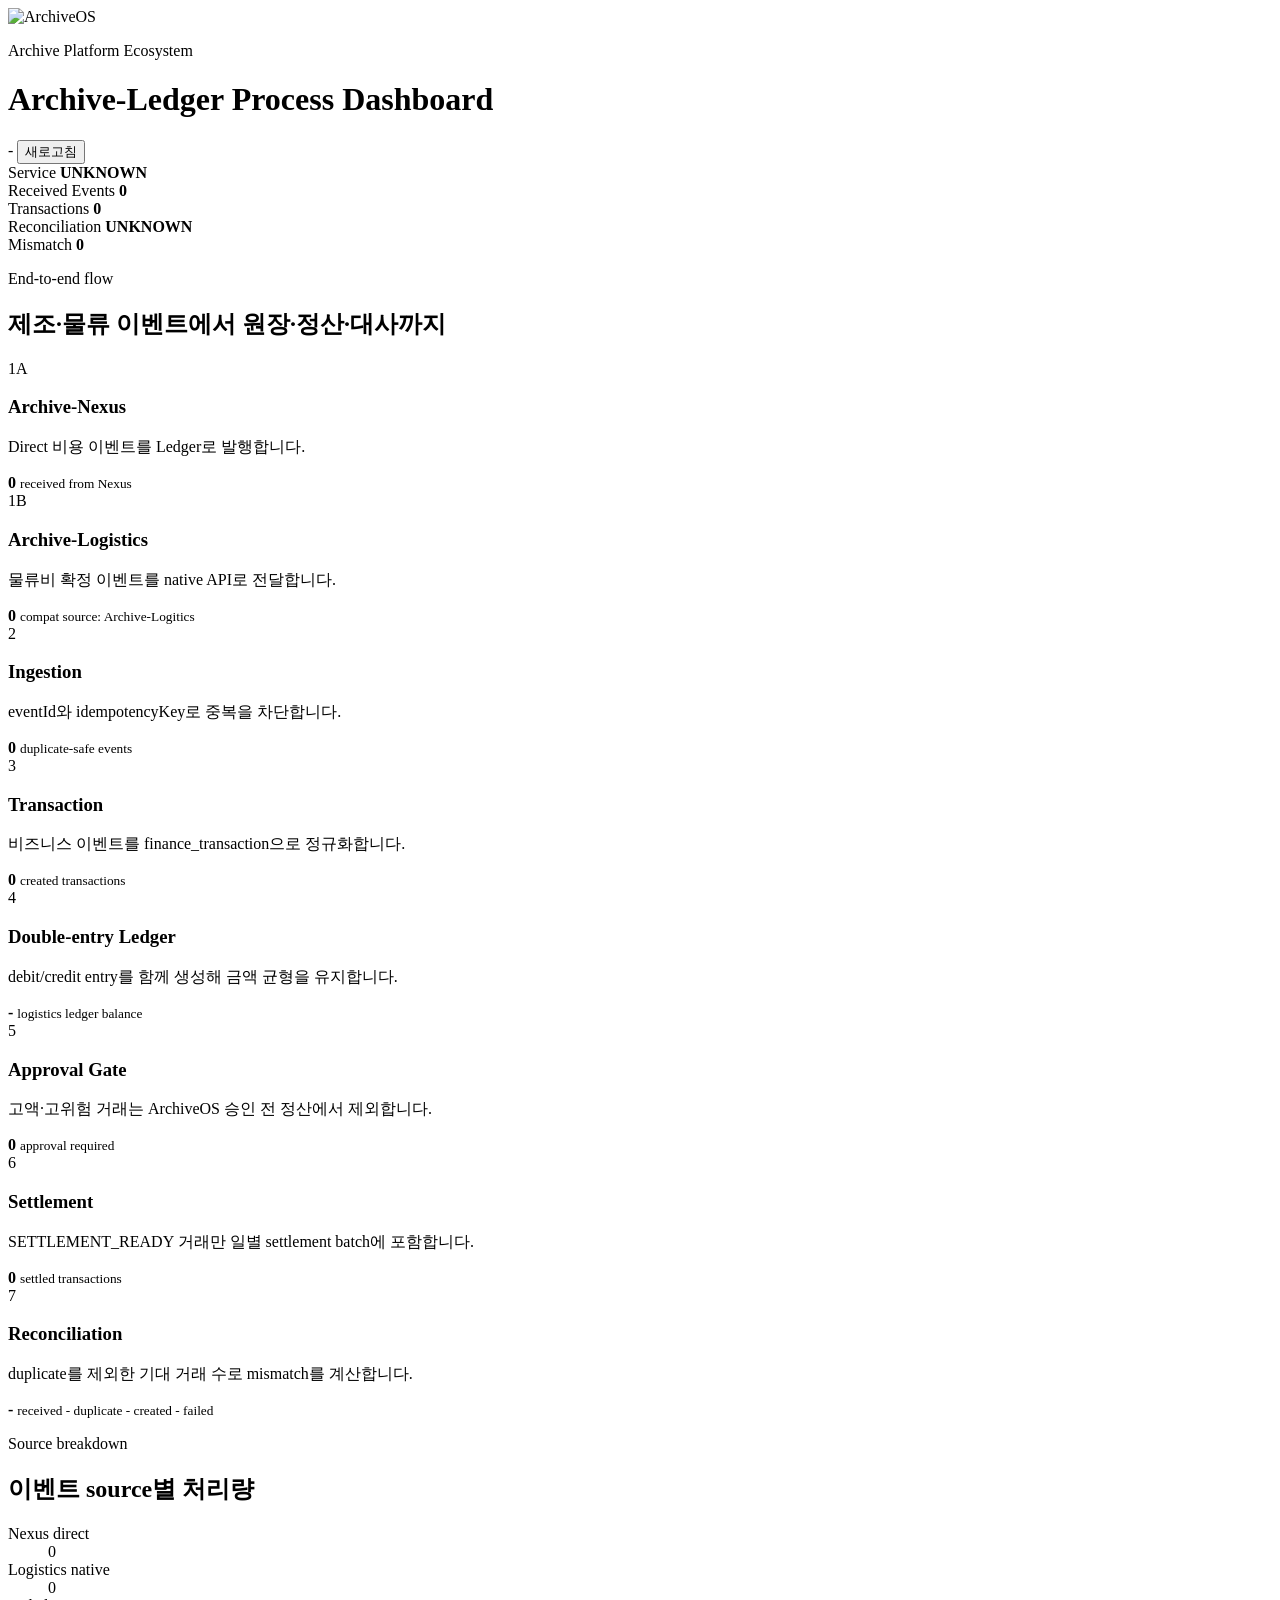
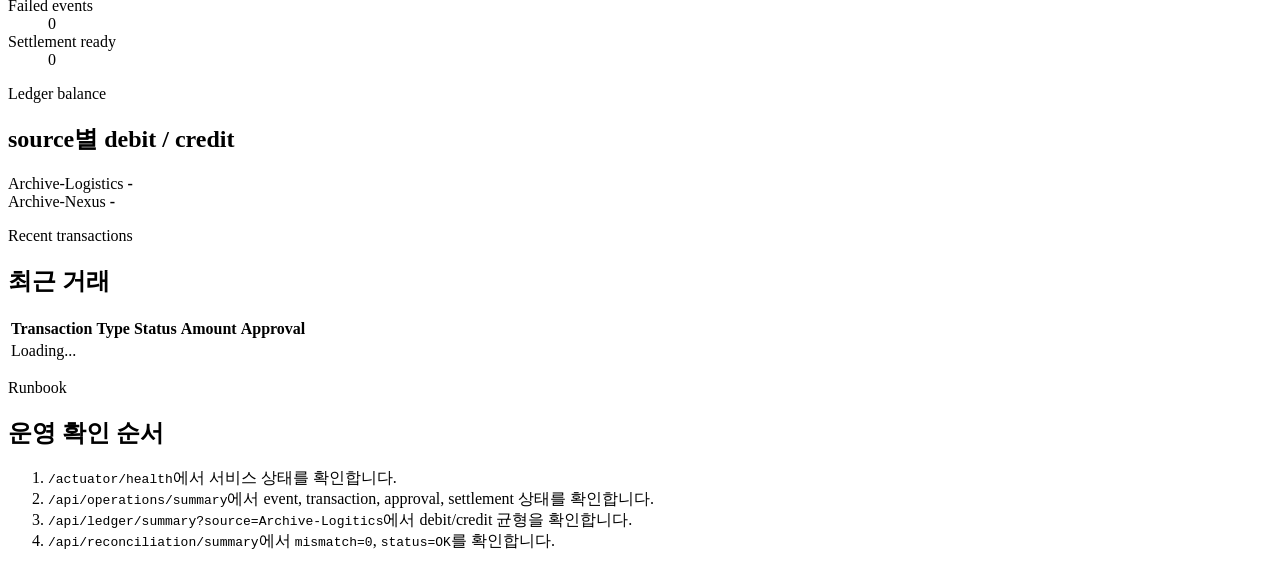
==== src/main/resources/static/process.html @ 91dd7c34 "feat: add Ledger process dashboard" ====
<!doctype html>
<html lang="ko">
<head>
  <meta charset="utf-8">
  <meta name="viewport" content="width=device-width, initial-scale=1">
  <title>Archive-Ledger Process Dashboard</title>
  <link rel="stylesheet" href="/assets/process.css">
</head>
<body>
  <header class="topbar">
    <div class="brand">
      <img src="/assets/archive-os-logo.png" alt="ArchiveOS">
      <div>
        <p class="eyebrow">Archive Platform Ecosystem</p>
        <h1>Archive-Ledger Process Dashboard</h1>
      </div>
    </div>
    <div class="actions">
      <span id="lastUpdated" class="timestamp">-</span>
      <button id="refreshButton" type="button">새로고침</button>
    </div>
  </header>

  <main>
    <section class="summary-band" aria-label="운영 요약">
      <div class="metric">
        <span>Service</span>
        <strong id="serviceStatus">UNKNOWN</strong>
      </div>
      <div class="metric">
        <span>Received Events</span>
        <strong id="receivedEvents">0</strong>
      </div>
      <div class="metric">
        <span>Transactions</span>
        <strong id="transactions">0</strong>
      </div>
      <div class="metric">
        <span>Reconciliation</span>
        <strong id="reconciliationStatus">UNKNOWN</strong>
      </div>
      <div class="metric">
        <span>Mismatch</span>
        <strong id="mismatch">0</strong>
      </div>
    </section>

    <section class="flow-section" aria-label="전체 이벤트 처리 흐름">
      <div class="section-heading">
        <p class="eyebrow">End-to-end flow</p>
        <h2>제조·물류 이벤트에서 원장·정산·대사까지</h2>
      </div>
      <div class="flow-grid">
        <article class="flow-node source">
          <span class="node-label">1A</span>
          <h3>Archive-Nexus</h3>
          <p>Direct 비용 이벤트를 Ledger로 발행합니다.</p>
          <strong id="nexusEvents">0</strong>
          <small>received from Nexus</small>
        </article>
        <article class="flow-node source">
          <span class="node-label">1B</span>
          <h3>Archive-Logistics</h3>
          <p>물류비 확정 이벤트를 native API로 전달합니다.</p>
          <strong id="logisticsEvents">0</strong>
          <small>compat source: Archive-Logitics</small>
        </article>
        <article class="flow-node core">
          <span class="node-label">2</span>
          <h3>Ingestion</h3>
          <p>eventId와 idempotencyKey로 중복을 차단합니다.</p>
          <strong id="duplicates">0</strong>
          <small>duplicate-safe events</small>
        </article>
        <article class="flow-node core">
          <span class="node-label">3</span>
          <h3>Transaction</h3>
          <p>비즈니스 이벤트를 finance_transaction으로 정규화합니다.</p>
          <strong id="createdTransactions">0</strong>
          <small>created transactions</small>
        </article>
        <article class="flow-node core">
          <span class="node-label">4</span>
          <h3>Double-entry Ledger</h3>
          <p>debit/credit entry를 함께 생성해 금액 균형을 유지합니다.</p>
          <strong id="ledgerBalance">-</strong>
          <small>logistics ledger balance</small>
        </article>
        <article class="flow-node gate">
          <span class="node-label">5</span>
          <h3>Approval Gate</h3>
          <p>고액·고위험 거래는 ArchiveOS 승인 전 정산에서 제외합니다.</p>
          <strong id="approvalRequired">0</strong>
          <small>approval required</small>
        </article>
        <article class="flow-node settlement">
          <span class="node-label">6</span>
          <h3>Settlement</h3>
          <p>SETTLEMENT_READY 거래만 일별 settlement batch에 포함합니다.</p>
          <strong id="settled">0</strong>
          <small>settled transactions</small>
        </article>
        <article class="flow-node reconciliation">
          <span class="node-label">7</span>
          <h3>Reconciliation</h3>
          <p>duplicate를 제외한 기대 거래 수로 mismatch를 계산합니다.</p>
          <strong id="reconciliationDetail">-</strong>
          <small>received - duplicate - created - failed</small>
        </article>
      </div>
    </section>

    <section class="panel-grid" aria-label="운영 상세">
      <article class="panel">
        <div class="section-heading compact">
          <p class="eyebrow">Source breakdown</p>
          <h2>이벤트 source별 처리량</h2>
        </div>
        <dl class="stats-list">
          <div><dt>Nexus direct</dt><dd id="sourceNexus">0</dd></div>
          <div><dt>Logistics native</dt><dd id="sourceLogistics">0</dd></div>
          <div><dt>Failed events</dt><dd id="failedEvents">0</dd></div>
          <div><dt>Settlement ready</dt><dd id="settlementReady">0</dd></div>
        </dl>
      </article>

      <article class="panel">
        <div class="section-heading compact">
          <p class="eyebrow">Ledger balance</p>
          <h2>source별 debit / credit</h2>
        </div>
        <div class="balance-list">
          <div>
            <span>Archive-Logistics</span>
            <strong id="logisticsDebitCredit">-</strong>
          </div>
          <div>
            <span>Archive-Nexus</span>
            <strong id="nexusDebitCredit">-</strong>
          </div>
        </div>
      </article>

      <article class="panel wide">
        <div class="section-heading compact">
          <p class="eyebrow">Recent transactions</p>
          <h2>최근 거래</h2>
        </div>
        <div class="table-wrap">
          <table>
            <thead>
              <tr>
                <th>Transaction</th>
                <th>Type</th>
                <th>Status</th>
                <th>Amount</th>
                <th>Approval</th>
              </tr>
            </thead>
            <tbody id="transactionRows">
              <tr><td colspan="5">Loading...</td></tr>
            </tbody>
          </table>
        </div>
      </article>
    </section>

    <section class="runbook-band" aria-label="운영 runbook">
      <div class="section-heading compact">
        <p class="eyebrow">Runbook</p>
        <h2>운영 확인 순서</h2>
      </div>
      <ol>
        <li><code>/actuator/health</code>에서 서비스 상태를 확인합니다.</li>
        <li><code>/api/operations/summary</code>에서 event, transaction, approval, settlement 상태를 확인합니다.</li>
        <li><code>/api/ledger/summary?source=Archive-Logitics</code>에서 debit/credit 균형을 확인합니다.</li>
        <li><code>/api/reconciliation/summary</code>에서 <code>mismatch=0</code>, <code>status=OK</code>를 확인합니다.</li>
      </ol>
    </section>
  </main>

  <script src="/assets/process.js"></script>
</body>
</html>
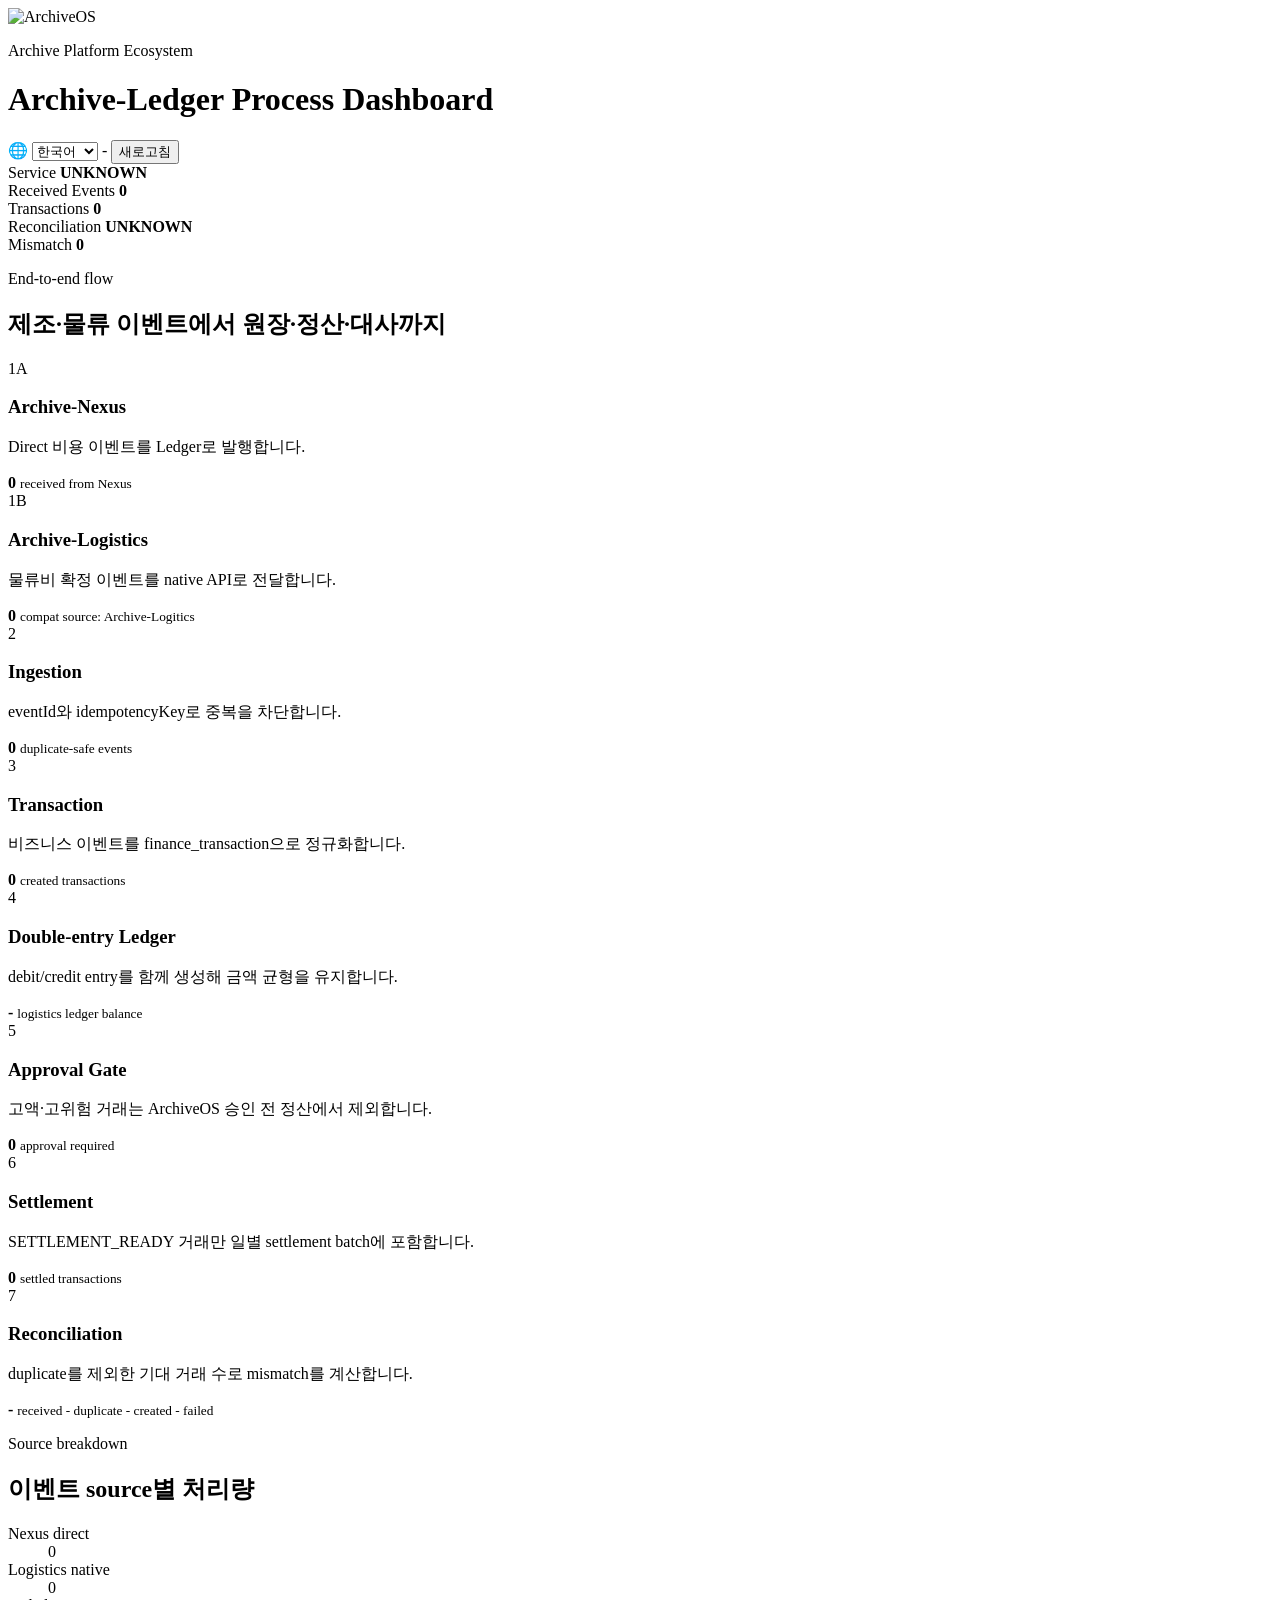
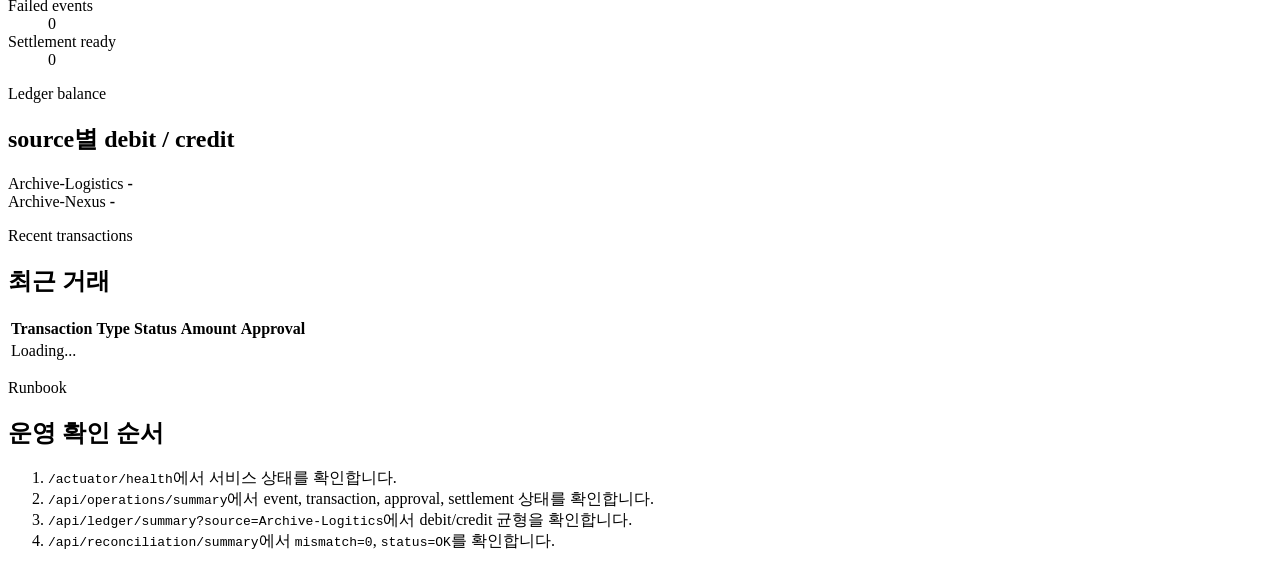
==== commit c44e460a: "feat: 정산 게임과 언어 전환 메뉴 추가" ====
--- a/src/main/resources/static/process.html
+++ b/src/main/resources/static/process.html
@@ -3,7 +3,12 @@
 <head>
   <meta charset="utf-8">
   <meta name="viewport" content="width=device-width, initial-scale=1">
+  <meta name="theme-color" content="#071014">
   <title>Archive-Ledger Process Dashboard</title>
+  <link rel="icon" href="/favicon-32x32.png" type="image/png" sizes="32x32">
+  <link rel="icon" href="/icon-192.png" type="image/png" sizes="192x192">
+  <link rel="apple-touch-icon" href="/apple-touch-icon.png">
+  <link rel="manifest" href="/manifest.json">
   <link rel="stylesheet" href="/assets/process.css">
 </head>
 <body>
@@ -16,6 +21,15 @@
       </div>
     </div>
     <div class="actions">
+      <label class="language-selector" title="Display language">
+        <span aria-hidden="true">🌐</span>
+        <select id="languageSelector" aria-label="Display language">
+          <option value="ko">한국어</option>
+          <option value="en">English</option>
+          <option value="ja">日本語</option>
+          <option value="zh">中文</option>
+        </select>
+      </label>
       <span id="lastUpdated" class="timestamp">-</span>
       <button id="refreshButton" type="button">새로고침</button>
     </div>
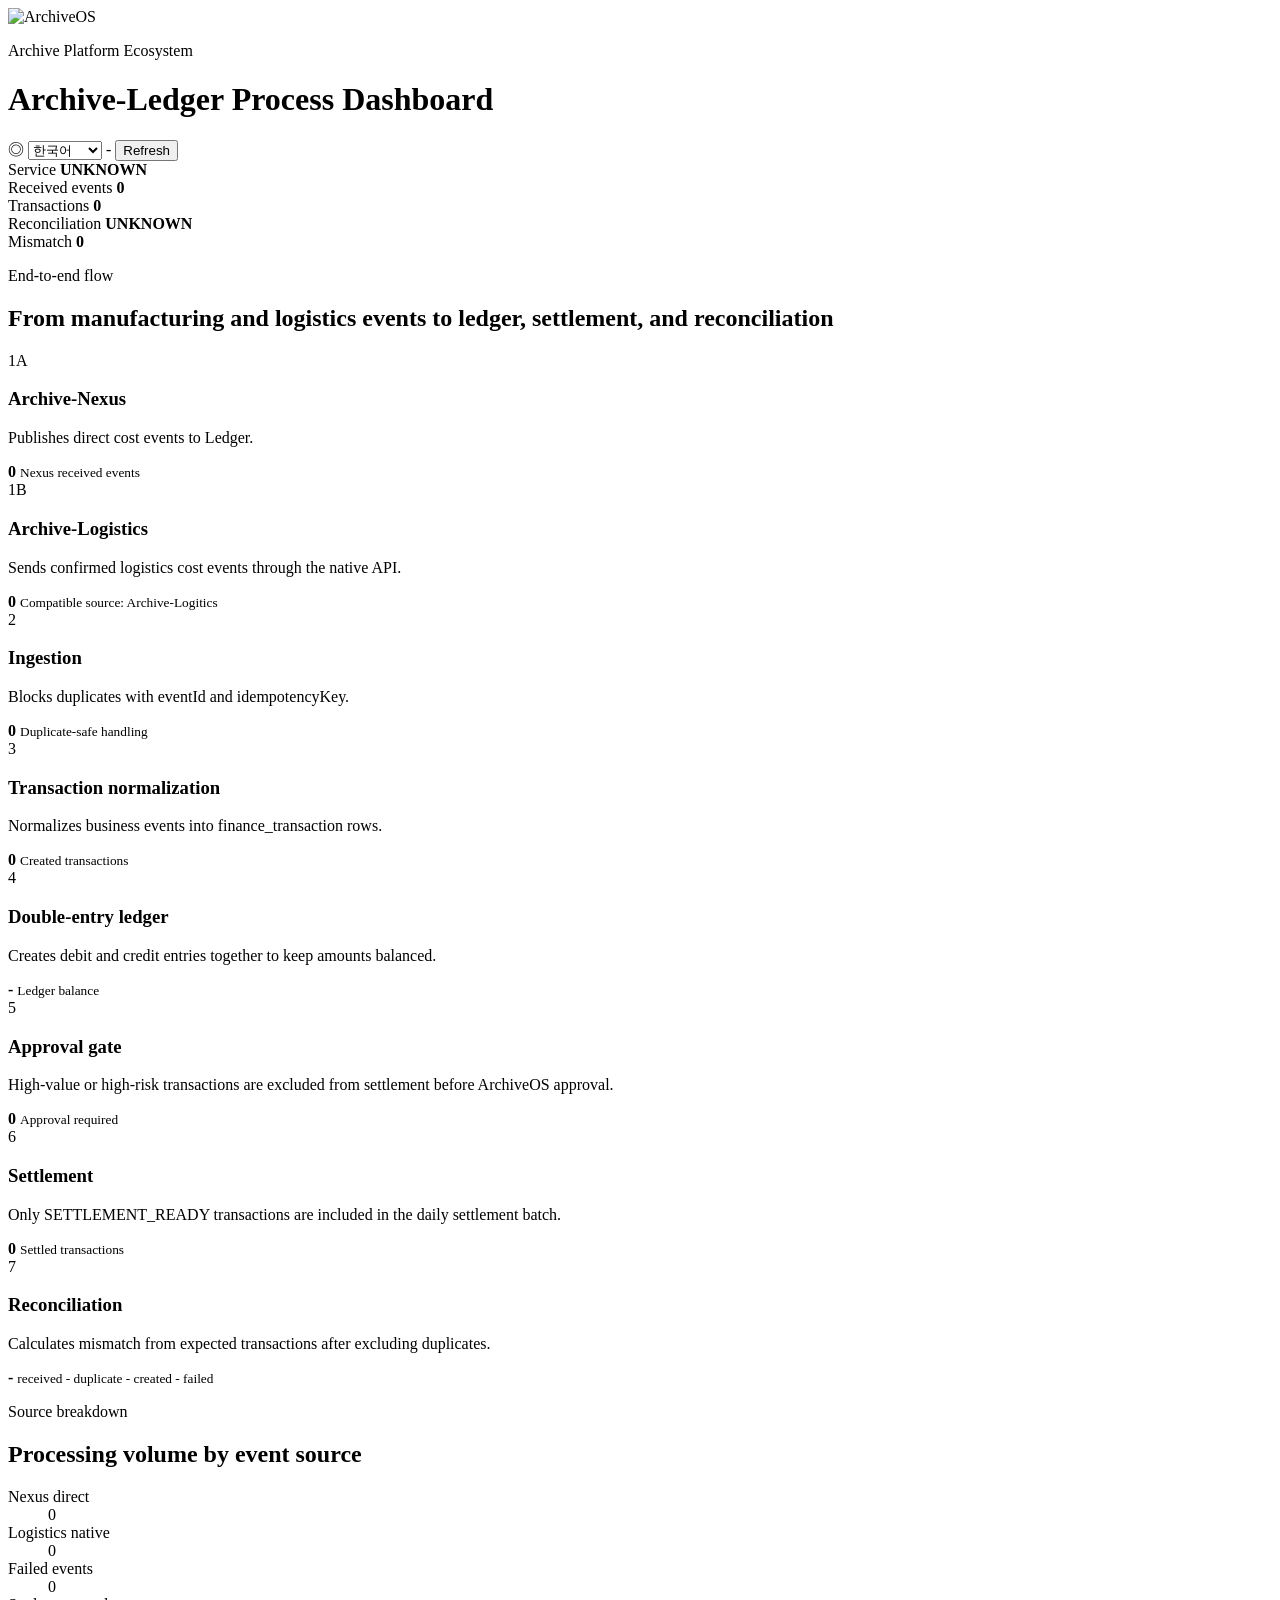
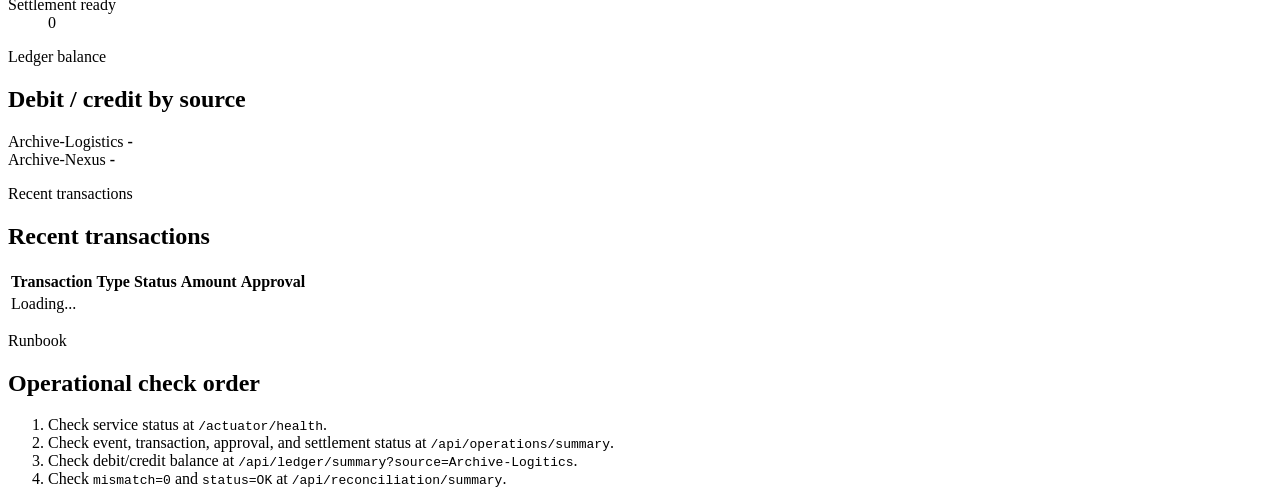
==== commit 1f05b885: "feat: complete multilingual UI support" ====
--- a/src/main/resources/static/process.html
+++ b/src/main/resources/static/process.html
@@ -16,132 +16,132 @@
     <div class="brand">
       <img src="/assets/archive-os-logo.png" alt="ArchiveOS">
       <div>
-        <p class="eyebrow">Archive Platform Ecosystem</p>
-        <h1>Archive-Ledger Process Dashboard</h1>
+        <p class="eyebrow" data-i18n="brand.eyebrow">Archive Platform Ecosystem</p>
+        <h1 data-i18n="brand.title">Archive-Ledger Process Dashboard</h1>
       </div>
     </div>
     <div class="actions">
-      <label class="language-selector" title="Display language">
-        <span aria-hidden="true">🌐</span>
-        <select id="languageSelector" aria-label="Display language">
+      <label class="language-selector" data-i18n-title="common.languageTooltip">
+        <span aria-hidden="true">&#9678;</span>
+        <select id="languageSelector" data-i18n-aria-label="common.language">
           <option value="ko">한국어</option>
           <option value="en">English</option>
           <option value="ja">日本語</option>
-          <option value="zh">中文</option>
+          <option value="zh-CN">简体中文</option>
         </select>
       </label>
       <span id="lastUpdated" class="timestamp">-</span>
-      <button id="refreshButton" type="button">새로고침</button>
+      <button id="refreshButton" type="button" data-i18n="common.refresh">Refresh</button>
     </div>
   </header>
 
   <main>
-    <section class="summary-band" aria-label="운영 요약">
+    <section class="summary-band" data-i18n-aria-label="summary.aria">
       <div class="metric">
-        <span>Service</span>
+        <span data-i18n="metrics.service">Service</span>
         <strong id="serviceStatus">UNKNOWN</strong>
       </div>
       <div class="metric">
-        <span>Received Events</span>
+        <span data-i18n="metrics.receivedEvents">Received events</span>
         <strong id="receivedEvents">0</strong>
       </div>
       <div class="metric">
-        <span>Transactions</span>
+        <span data-i18n="metrics.transactions">Transactions</span>
         <strong id="transactions">0</strong>
       </div>
       <div class="metric">
-        <span>Reconciliation</span>
+        <span data-i18n="metrics.reconciliation">Reconciliation</span>
         <strong id="reconciliationStatus">UNKNOWN</strong>
       </div>
       <div class="metric">
-        <span>Mismatch</span>
+        <span data-i18n="metrics.mismatch">Mismatch</span>
         <strong id="mismatch">0</strong>
       </div>
     </section>
 
-    <section class="flow-section" aria-label="전체 이벤트 처리 흐름">
+    <section class="flow-section" data-i18n-aria-label="flow.aria">
       <div class="section-heading">
-        <p class="eyebrow">End-to-end flow</p>
-        <h2>제조·물류 이벤트에서 원장·정산·대사까지</h2>
+        <p class="eyebrow" data-i18n="flow.eyebrow">End-to-end flow</p>
+        <h2 data-i18n="flow.title">From manufacturing and logistics events to ledger, settlement, and reconciliation</h2>
       </div>
       <div class="flow-grid">
         <article class="flow-node source">
           <span class="node-label">1A</span>
           <h3>Archive-Nexus</h3>
-          <p>Direct 비용 이벤트를 Ledger로 발행합니다.</p>
+          <p data-i18n="flow.nexus.description">Publishes direct cost events to Ledger.</p>
           <strong id="nexusEvents">0</strong>
-          <small>received from Nexus</small>
+          <small data-i18n="flow.nexus.metric">Nexus received events</small>
         </article>
         <article class="flow-node source">
           <span class="node-label">1B</span>
           <h3>Archive-Logistics</h3>
-          <p>물류비 확정 이벤트를 native API로 전달합니다.</p>
+          <p data-i18n="flow.logistics.description">Sends confirmed logistics cost events through the native API.</p>
           <strong id="logisticsEvents">0</strong>
-          <small>compat source: Archive-Logitics</small>
+          <small data-i18n="flow.logistics.metric">Compatible source: Archive-Logitics</small>
         </article>
         <article class="flow-node core">
           <span class="node-label">2</span>
-          <h3>Ingestion</h3>
-          <p>eventId와 idempotencyKey로 중복을 차단합니다.</p>
+          <h3 data-i18n="flow.ingestion.title">Ingestion</h3>
+          <p data-i18n="flow.ingestion.description">Blocks duplicates with eventId and idempotencyKey.</p>
           <strong id="duplicates">0</strong>
-          <small>duplicate-safe events</small>
+          <small data-i18n="flow.ingestion.metric">Duplicate-safe handling</small>
         </article>
         <article class="flow-node core">
           <span class="node-label">3</span>
-          <h3>Transaction</h3>
-          <p>비즈니스 이벤트를 finance_transaction으로 정규화합니다.</p>
+          <h3 data-i18n="flow.transaction.title">Transaction normalization</h3>
+          <p data-i18n="flow.transaction.description">Normalizes business events into finance_transaction rows.</p>
           <strong id="createdTransactions">0</strong>
-          <small>created transactions</small>
+          <small data-i18n="flow.transaction.metric">Created transactions</small>
         </article>
         <article class="flow-node core">
           <span class="node-label">4</span>
-          <h3>Double-entry Ledger</h3>
-          <p>debit/credit entry를 함께 생성해 금액 균형을 유지합니다.</p>
+          <h3 data-i18n="flow.ledger.title">Double-entry ledger</h3>
+          <p data-i18n="flow.ledger.description">Creates debit and credit entries together to keep amounts balanced.</p>
           <strong id="ledgerBalance">-</strong>
-          <small>logistics ledger balance</small>
+          <small data-i18n="flow.ledger.metric">Ledger balance</small>
         </article>
         <article class="flow-node gate">
           <span class="node-label">5</span>
-          <h3>Approval Gate</h3>
-          <p>고액·고위험 거래는 ArchiveOS 승인 전 정산에서 제외합니다.</p>
+          <h3 data-i18n="flow.approval.title">Approval gate</h3>
+          <p data-i18n="flow.approval.description">High-value or high-risk transactions are excluded from settlement before ArchiveOS approval.</p>
           <strong id="approvalRequired">0</strong>
-          <small>approval required</small>
+          <small data-i18n="flow.approval.metric">Approval required</small>
         </article>
         <article class="flow-node settlement">
           <span class="node-label">6</span>
-          <h3>Settlement</h3>
-          <p>SETTLEMENT_READY 거래만 일별 settlement batch에 포함합니다.</p>
+          <h3 data-i18n="flow.settlement.title">Settlement</h3>
+          <p data-i18n="flow.settlement.description">Only SETTLEMENT_READY transactions are included in the daily settlement batch.</p>
           <strong id="settled">0</strong>
-          <small>settled transactions</small>
+          <small data-i18n="flow.settlement.metric">Settled transactions</small>
         </article>
         <article class="flow-node reconciliation">
           <span class="node-label">7</span>
-          <h3>Reconciliation</h3>
-          <p>duplicate를 제외한 기대 거래 수로 mismatch를 계산합니다.</p>
+          <h3 data-i18n="flow.reconciliation.title">Reconciliation</h3>
+          <p data-i18n="flow.reconciliation.description">Calculates mismatch from expected transactions after excluding duplicates.</p>
           <strong id="reconciliationDetail">-</strong>
-          <small>received - duplicate - created - failed</small>
+          <small data-i18n="flow.reconciliation.metric">received - duplicate - created - failed</small>
         </article>
       </div>
     </section>
 
-    <section class="panel-grid" aria-label="운영 상세">
+    <section class="panel-grid" data-i18n-aria-label="details.aria">
       <article class="panel">
         <div class="section-heading compact">
-          <p class="eyebrow">Source breakdown</p>
-          <h2>이벤트 source별 처리량</h2>
+          <p class="eyebrow" data-i18n="source.eyebrow">Source breakdown</p>
+          <h2 data-i18n="source.title">Processing volume by event source</h2>
         </div>
         <dl class="stats-list">
-          <div><dt>Nexus direct</dt><dd id="sourceNexus">0</dd></div>
-          <div><dt>Logistics native</dt><dd id="sourceLogistics">0</dd></div>
-          <div><dt>Failed events</dt><dd id="failedEvents">0</dd></div>
-          <div><dt>Settlement ready</dt><dd id="settlementReady">0</dd></div>
+          <div><dt data-i18n="source.nexus">Nexus direct</dt><dd id="sourceNexus">0</dd></div>
+          <div><dt data-i18n="source.logistics">Logistics native</dt><dd id="sourceLogistics">0</dd></div>
+          <div><dt data-i18n="source.failed">Failed events</dt><dd id="failedEvents">0</dd></div>
+          <div><dt data-i18n="source.settlementReady">Settlement ready</dt><dd id="settlementReady">0</dd></div>
         </dl>
       </article>
 
       <article class="panel">
         <div class="section-heading compact">
-          <p class="eyebrow">Ledger balance</p>
-          <h2>source별 debit / credit</h2>
+          <p class="eyebrow" data-i18n="balance.eyebrow">Ledger balance</p>
+          <h2 data-i18n="balance.title">Debit / credit by source</h2>
         </div>
         <div class="balance-list">
           <div>
@@ -157,42 +157,43 @@
 
       <article class="panel wide">
         <div class="section-heading compact">
-          <p class="eyebrow">Recent transactions</p>
-          <h2>최근 거래</h2>
+          <p class="eyebrow" data-i18n="transactions.eyebrow">Recent transactions</p>
+          <h2 data-i18n="transactions.title">Recent transactions</h2>
         </div>
         <div class="table-wrap">
           <table>
             <thead>
               <tr>
-                <th>Transaction</th>
-                <th>Type</th>
-                <th>Status</th>
-                <th>Amount</th>
-                <th>Approval</th>
+                <th data-i18n="transactions.table.transaction">Transaction</th>
+                <th data-i18n="transactions.table.type">Type</th>
+                <th data-i18n="transactions.table.status">Status</th>
+                <th data-i18n="transactions.table.amount">Amount</th>
+                <th data-i18n="transactions.table.approval">Approval</th>
               </tr>
             </thead>
             <tbody id="transactionRows">
-              <tr><td colspan="5">Loading...</td></tr>
+              <tr><td colspan="5" data-i18n="common.loading">Loading...</td></tr>
             </tbody>
           </table>
         </div>
       </article>
     </section>
 
-    <section class="runbook-band" aria-label="운영 runbook">
+    <section class="runbook-band" data-i18n-aria-label="runbook.aria">
       <div class="section-heading compact">
-        <p class="eyebrow">Runbook</p>
-        <h2>운영 확인 순서</h2>
+        <p class="eyebrow" data-i18n="runbook.eyebrow">Runbook</p>
+        <h2 data-i18n="runbook.title">Operational check order</h2>
       </div>
       <ol>
-        <li><code>/actuator/health</code>에서 서비스 상태를 확인합니다.</li>
-        <li><code>/api/operations/summary</code>에서 event, transaction, approval, settlement 상태를 확인합니다.</li>
-        <li><code>/api/ledger/summary?source=Archive-Logitics</code>에서 debit/credit 균형을 확인합니다.</li>
-        <li><code>/api/reconciliation/summary</code>에서 <code>mismatch=0</code>, <code>status=OK</code>를 확인합니다.</li>
+        <li data-i18n-html="runbook.health">Check service status at <code>/actuator/health</code>.</li>
+        <li data-i18n-html="runbook.operations">Check event, transaction, approval, and settlement status at <code>/api/operations/summary</code>.</li>
+        <li data-i18n-html="runbook.balance">Check debit/credit balance at <code>/api/ledger/summary?source=Archive-Logitics</code>.</li>
+        <li data-i18n-html="runbook.reconciliation">Check <code>mismatch=0</code> and <code>status=OK</code> at <code>/api/reconciliation/summary</code>.</li>
       </ol>
     </section>
   </main>
 
+  <script src="/assets/i18n.js"></script>
   <script src="/assets/process.js"></script>
 </body>
 </html>
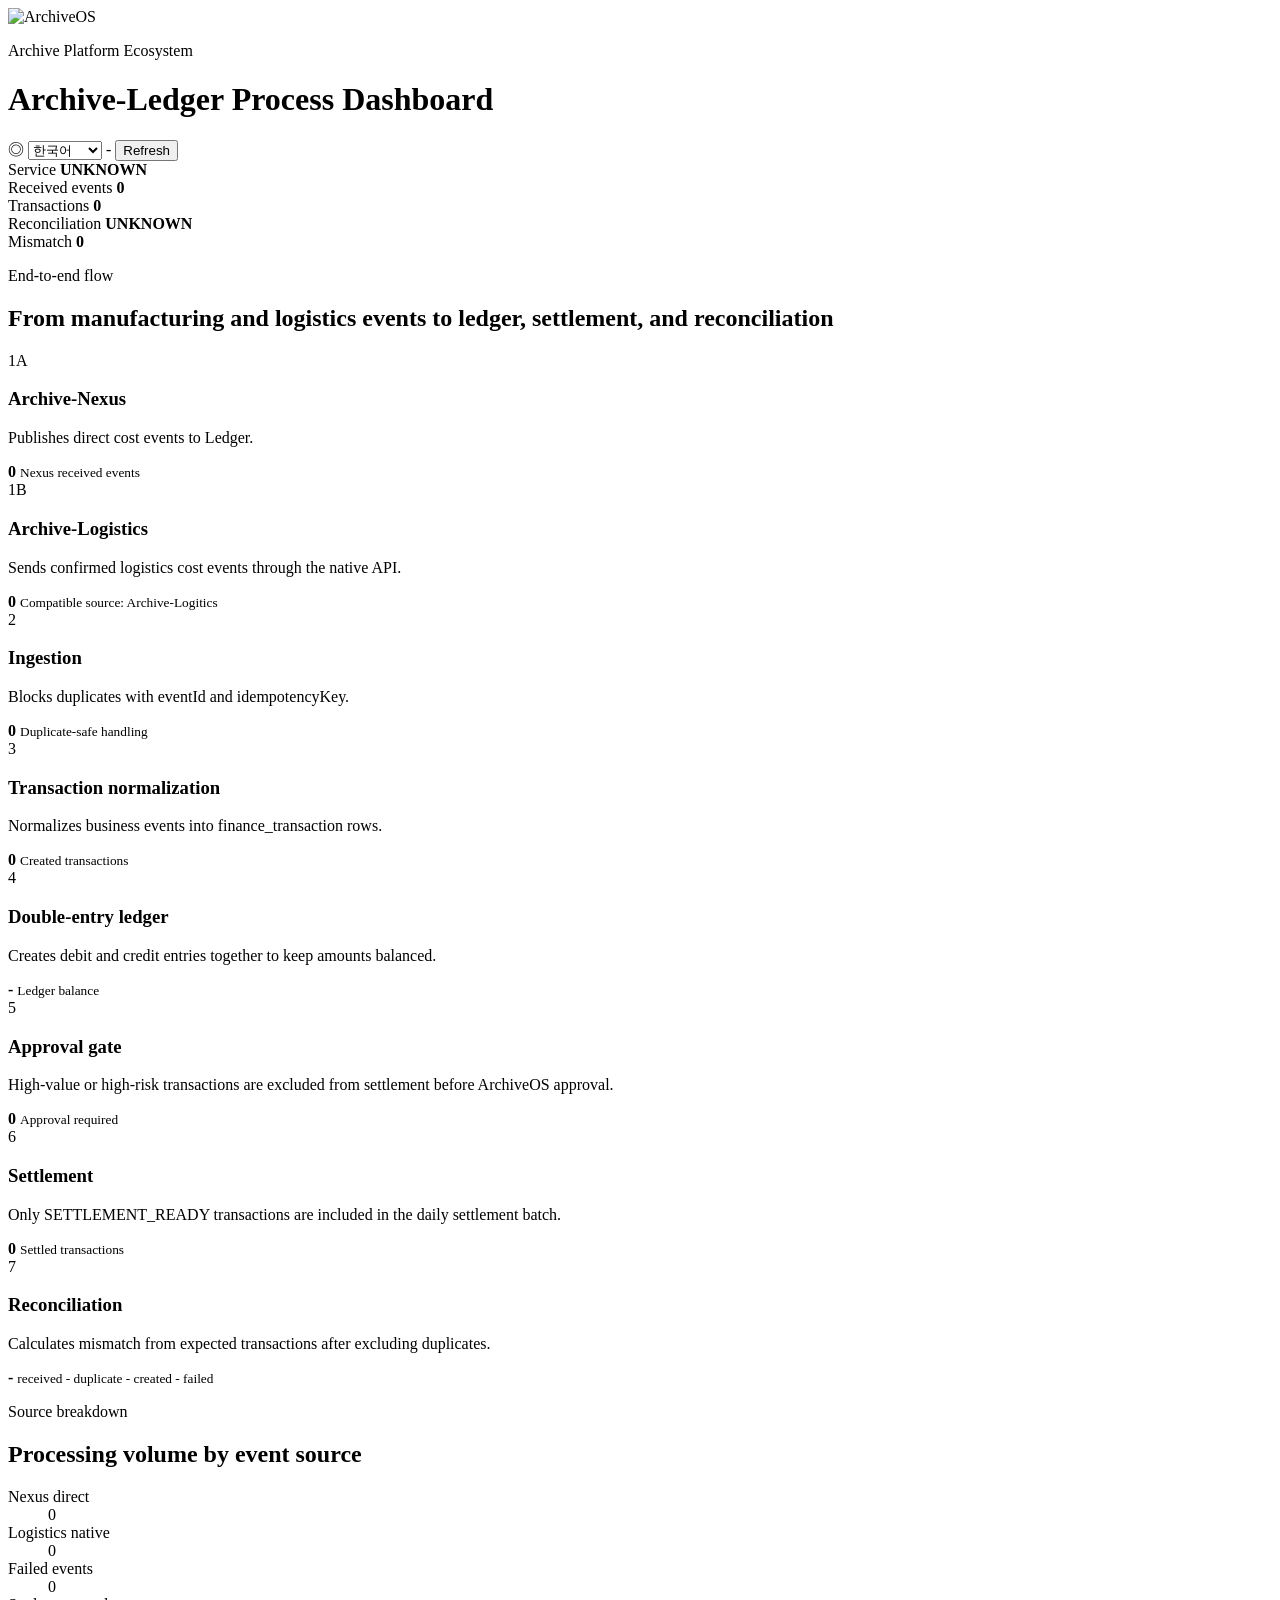
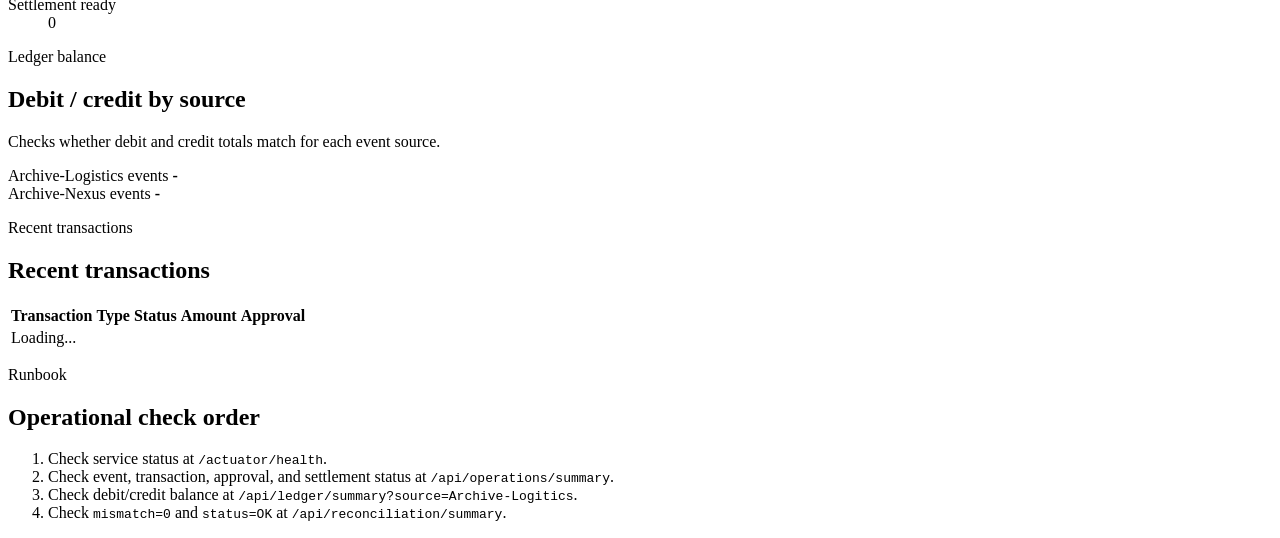
==== commit 40bd03a1: "문서: 원장 균형 화면 문구 한글화" ====
--- a/src/main/resources/static/process.html
+++ b/src/main/resources/static/process.html
@@ -142,14 +142,15 @@
         <div class="section-heading compact">
           <p class="eyebrow" data-i18n="balance.eyebrow">Ledger balance</p>
           <h2 data-i18n="balance.title">Debit / credit by source</h2>
+          <p class="section-help" data-i18n="balance.help">Checks whether debit and credit totals match for each event source.</p>
         </div>
         <div class="balance-list">
           <div>
-            <span>Archive-Logistics</span>
+            <span data-i18n="balance.source.logistics">Archive-Logistics events</span>
             <strong id="logisticsDebitCredit">-</strong>
           </div>
           <div>
-            <span>Archive-Nexus</span>
+            <span data-i18n="balance.source.nexus">Archive-Nexus events</span>
             <strong id="nexusDebitCredit">-</strong>
           </div>
         </div>
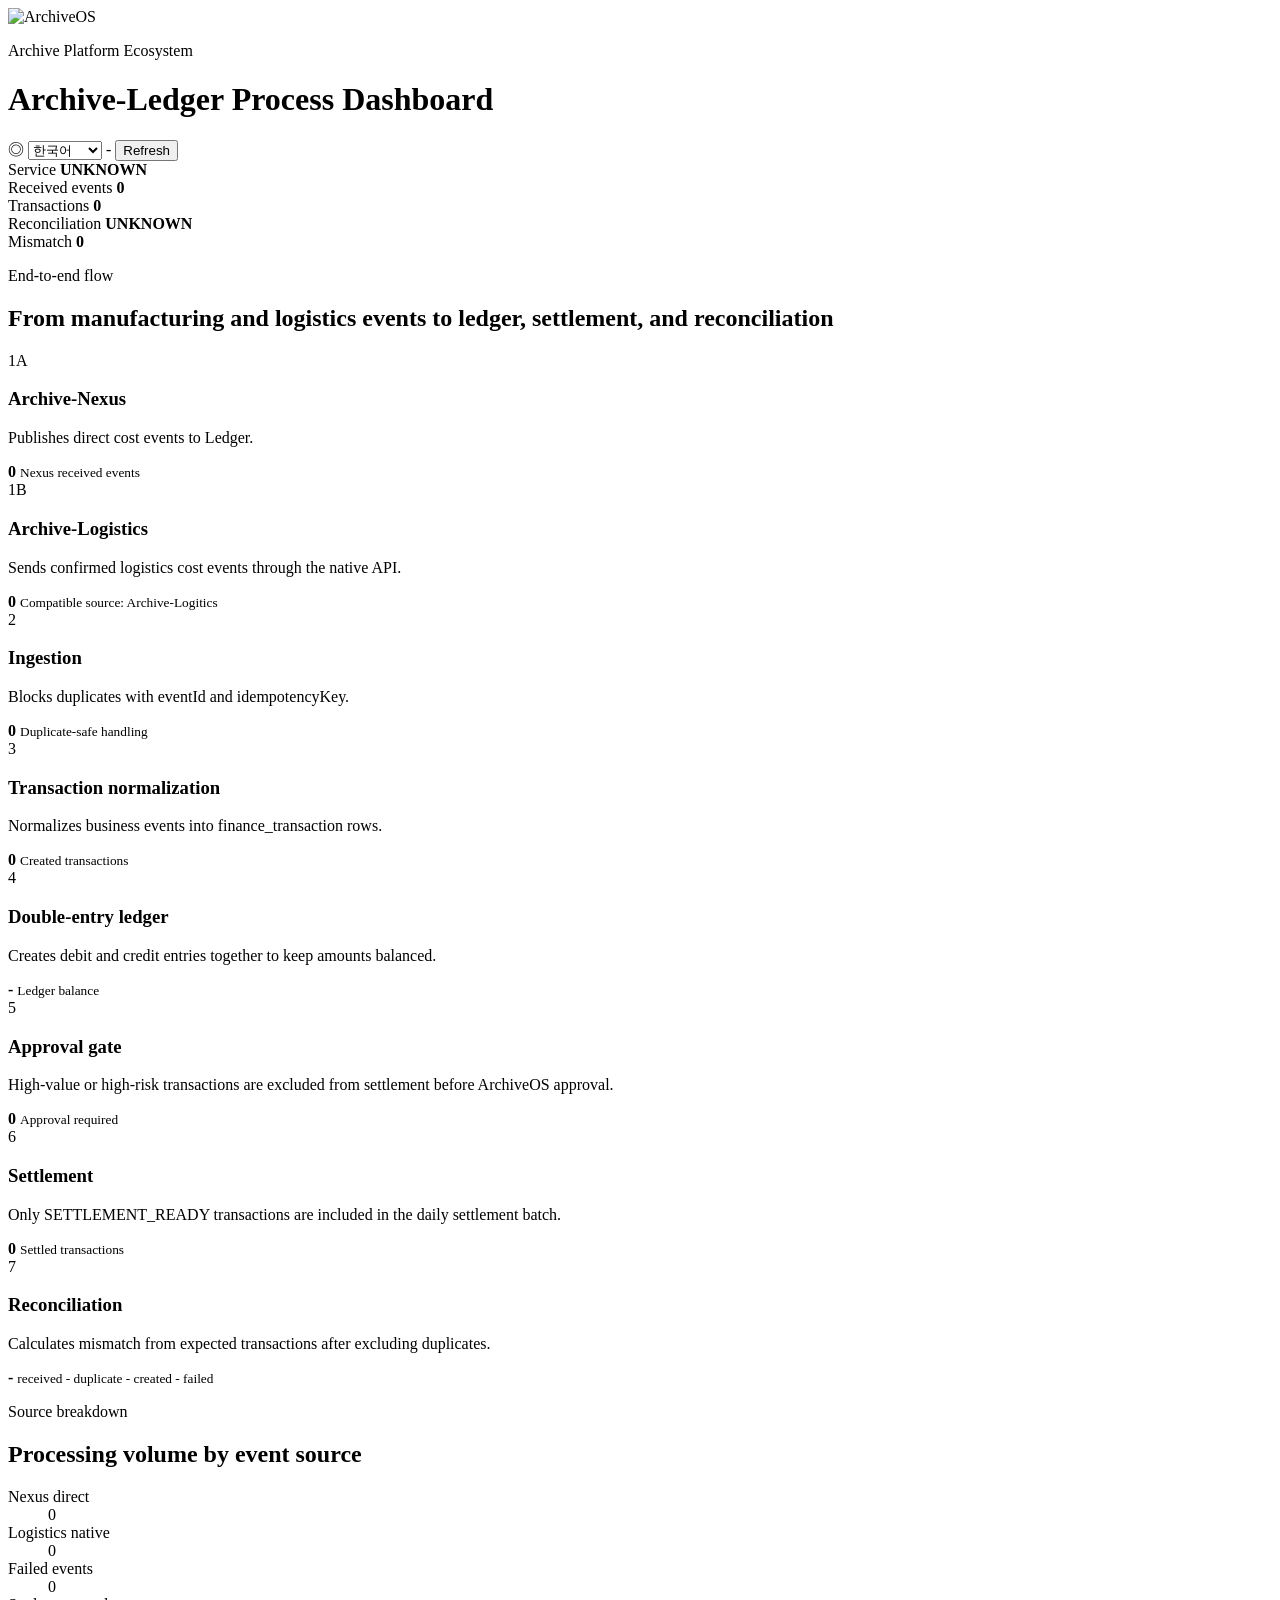
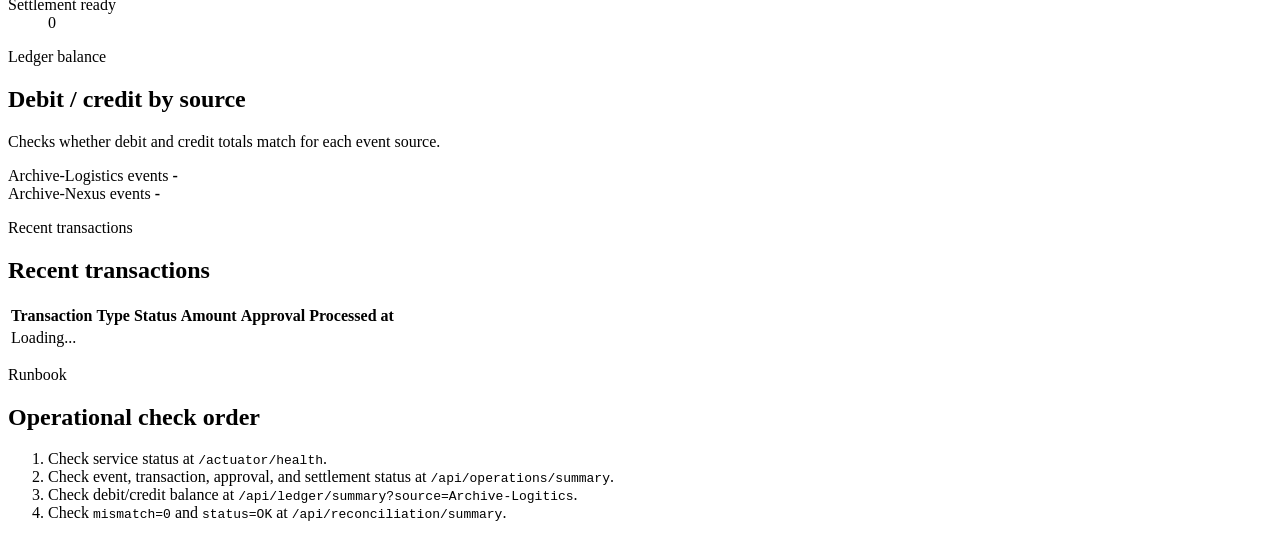
==== commit 9f19fd50: "화면: 최근 거래 처리 시각 표시" ====
--- a/src/main/resources/static/process.html
+++ b/src/main/resources/static/process.html
@@ -170,10 +170,11 @@
                 <th data-i18n="transactions.table.status">Status</th>
                 <th data-i18n="transactions.table.amount">Amount</th>
                 <th data-i18n="transactions.table.approval">Approval</th>
+                <th data-i18n="transactions.table.processedAt">Processed at</th>
               </tr>
             </thead>
             <tbody id="transactionRows">
-              <tr><td colspan="5" data-i18n="common.loading">Loading...</td></tr>
+              <tr><td colspan="6" data-i18n="common.loading">Loading...</td></tr>
             </tbody>
           </table>
         </div>
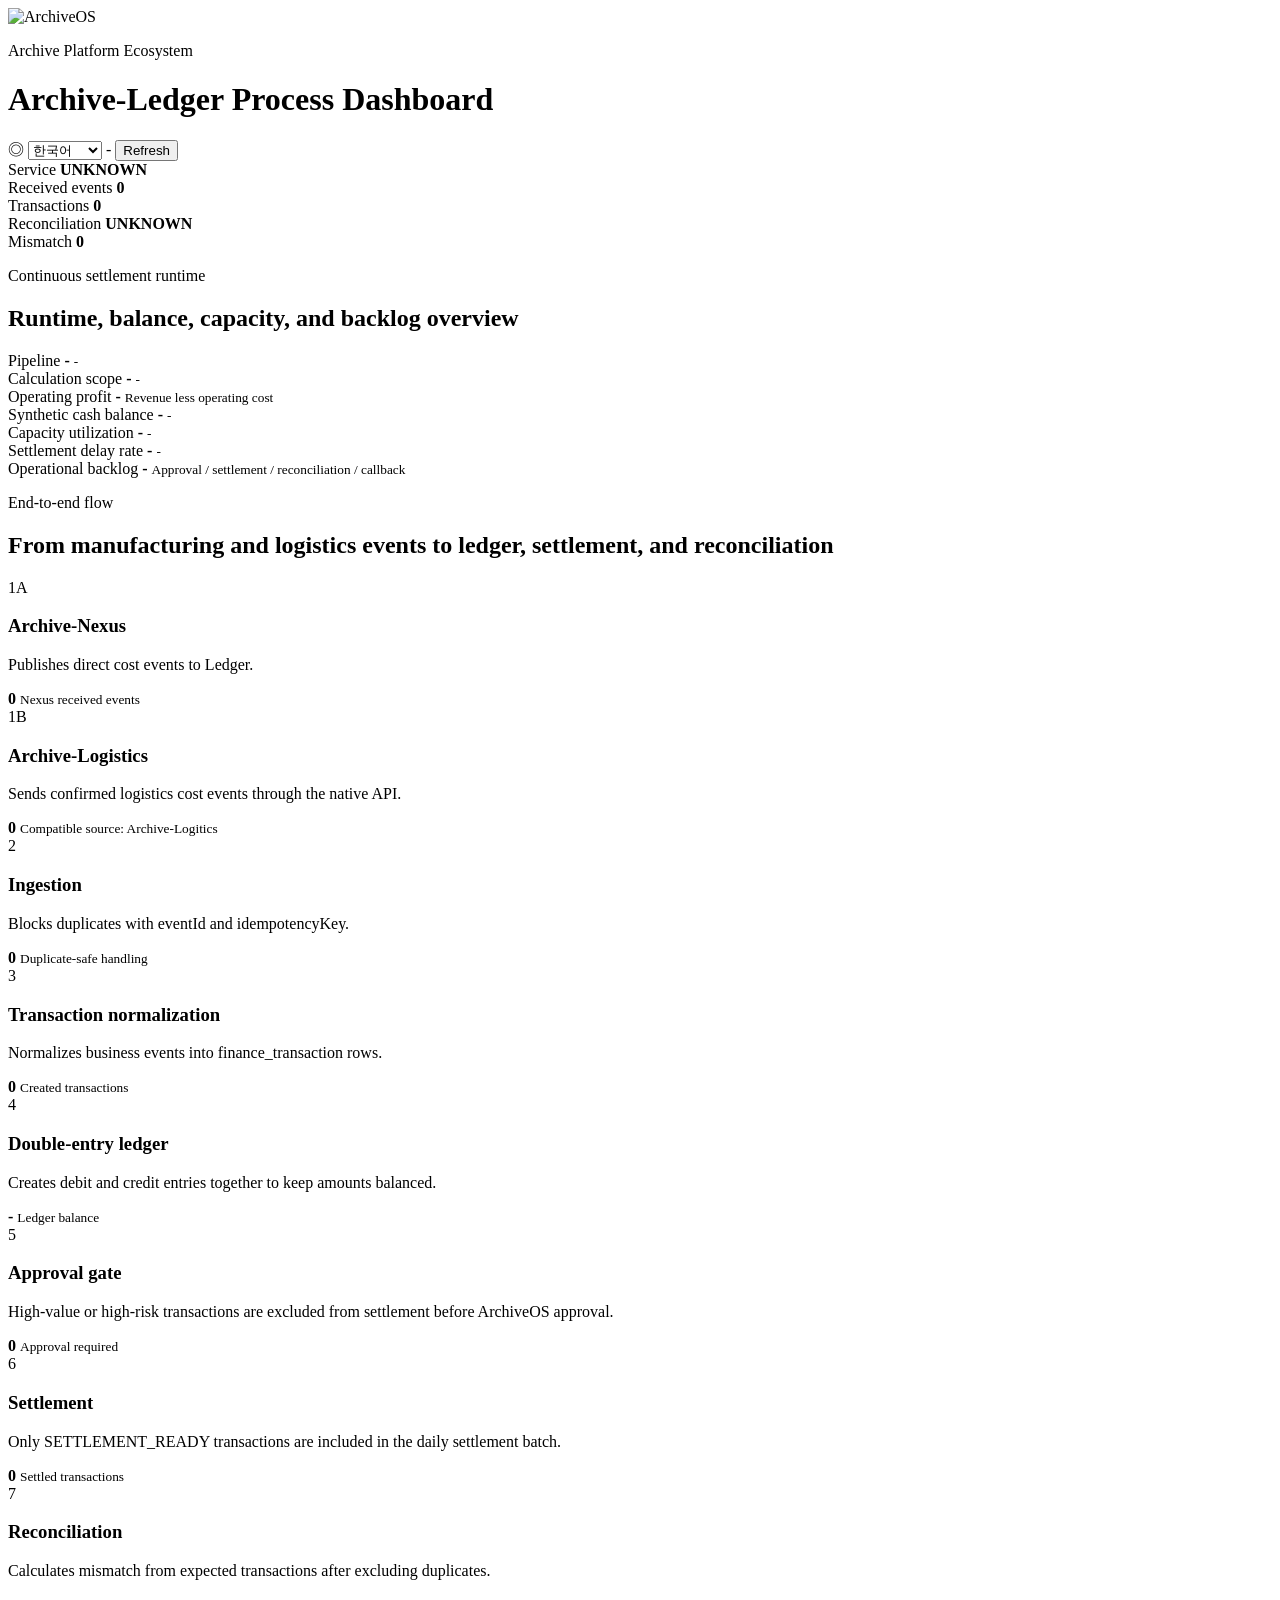
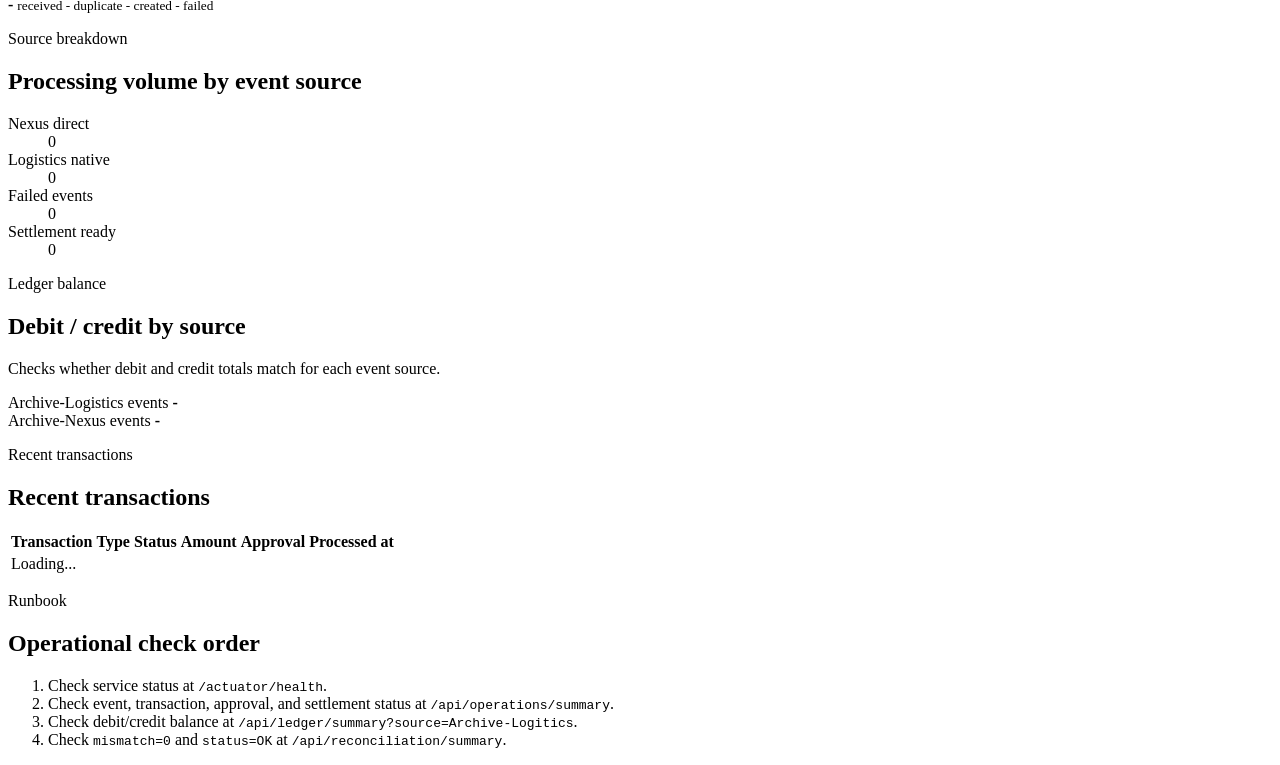
==== commit 1577feee: "화면: 정산 런타임 대시보드 개요 추가" ====
--- a/src/main/resources/static/process.html
+++ b/src/main/resources/static/process.html
@@ -59,6 +59,50 @@
       </div>
     </section>
 
+    <section class="runtime-section" data-i18n-aria-label="runtime.aria">
+      <div class="section-heading">
+        <p class="eyebrow" data-i18n="runtime.eyebrow">Continuous settlement runtime</p>
+        <h2 data-i18n="runtime.title">Runtime, balance, capacity, and backlog overview</h2>
+      </div>
+      <div class="runtime-grid">
+        <div class="runtime-metric">
+          <span data-i18n="runtime.pipeline">Pipeline</span>
+          <strong id="runtimePipeline">-</strong>
+          <small id="runtimeLastWork">-</small>
+        </div>
+        <div class="runtime-metric">
+          <span data-i18n="runtime.calculationScope">Calculation scope</span>
+          <strong id="runtimeScope">-</strong>
+          <small id="runtimeCalculatedAt">-</small>
+        </div>
+        <div class="runtime-metric">
+          <span data-i18n="runtime.operatingProfit">Operating profit</span>
+          <strong id="operatingProfit">-</strong>
+          <small data-i18n="runtime.operatingProfitHelp">Revenue less operating cost</small>
+        </div>
+        <div class="runtime-metric">
+          <span data-i18n="runtime.cashBalance">Synthetic cash balance</span>
+          <strong id="cashBalance">-</strong>
+          <small id="operatingMargin">-</small>
+        </div>
+        <div class="runtime-metric">
+          <span data-i18n="runtime.capacity">Capacity utilization</span>
+          <strong id="capacityUtilization">-</strong>
+          <small id="capacityAvailable">-</small>
+        </div>
+        <div class="runtime-metric">
+          <span data-i18n="runtime.delayRate">Settlement delay rate</span>
+          <strong id="settlementDelayRate">-</strong>
+          <small id="bottleneckRole">-</small>
+        </div>
+        <div class="runtime-metric runtime-backlog">
+          <span data-i18n="runtime.backlog">Operational backlog</span>
+          <strong id="runtimeBacklog">-</strong>
+          <small data-i18n="runtime.backlogHelp">Approval / settlement / reconciliation / callback</small>
+        </div>
+      </div>
+    </section>
+
     <section class="flow-section" data-i18n-aria-label="flow.aria">
       <div class="section-heading">
         <p class="eyebrow" data-i18n="flow.eyebrow">End-to-end flow</p>
